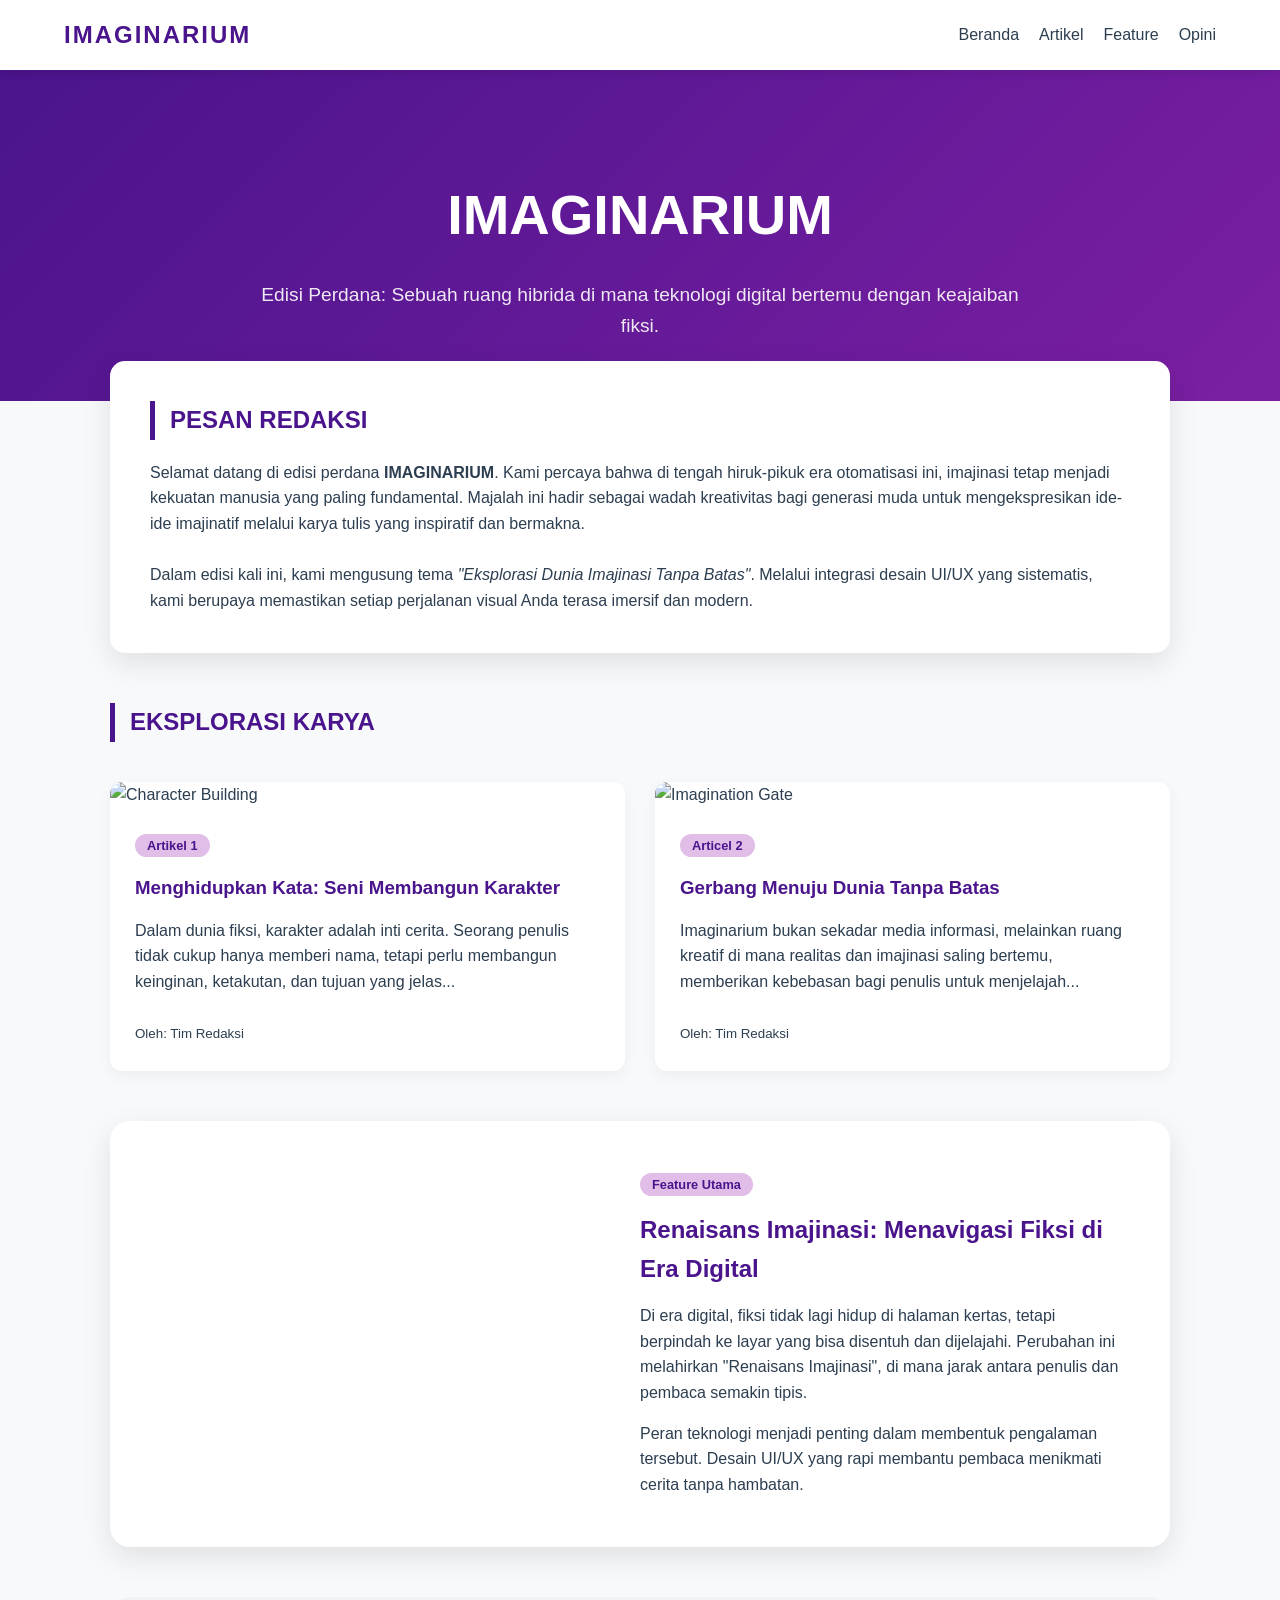
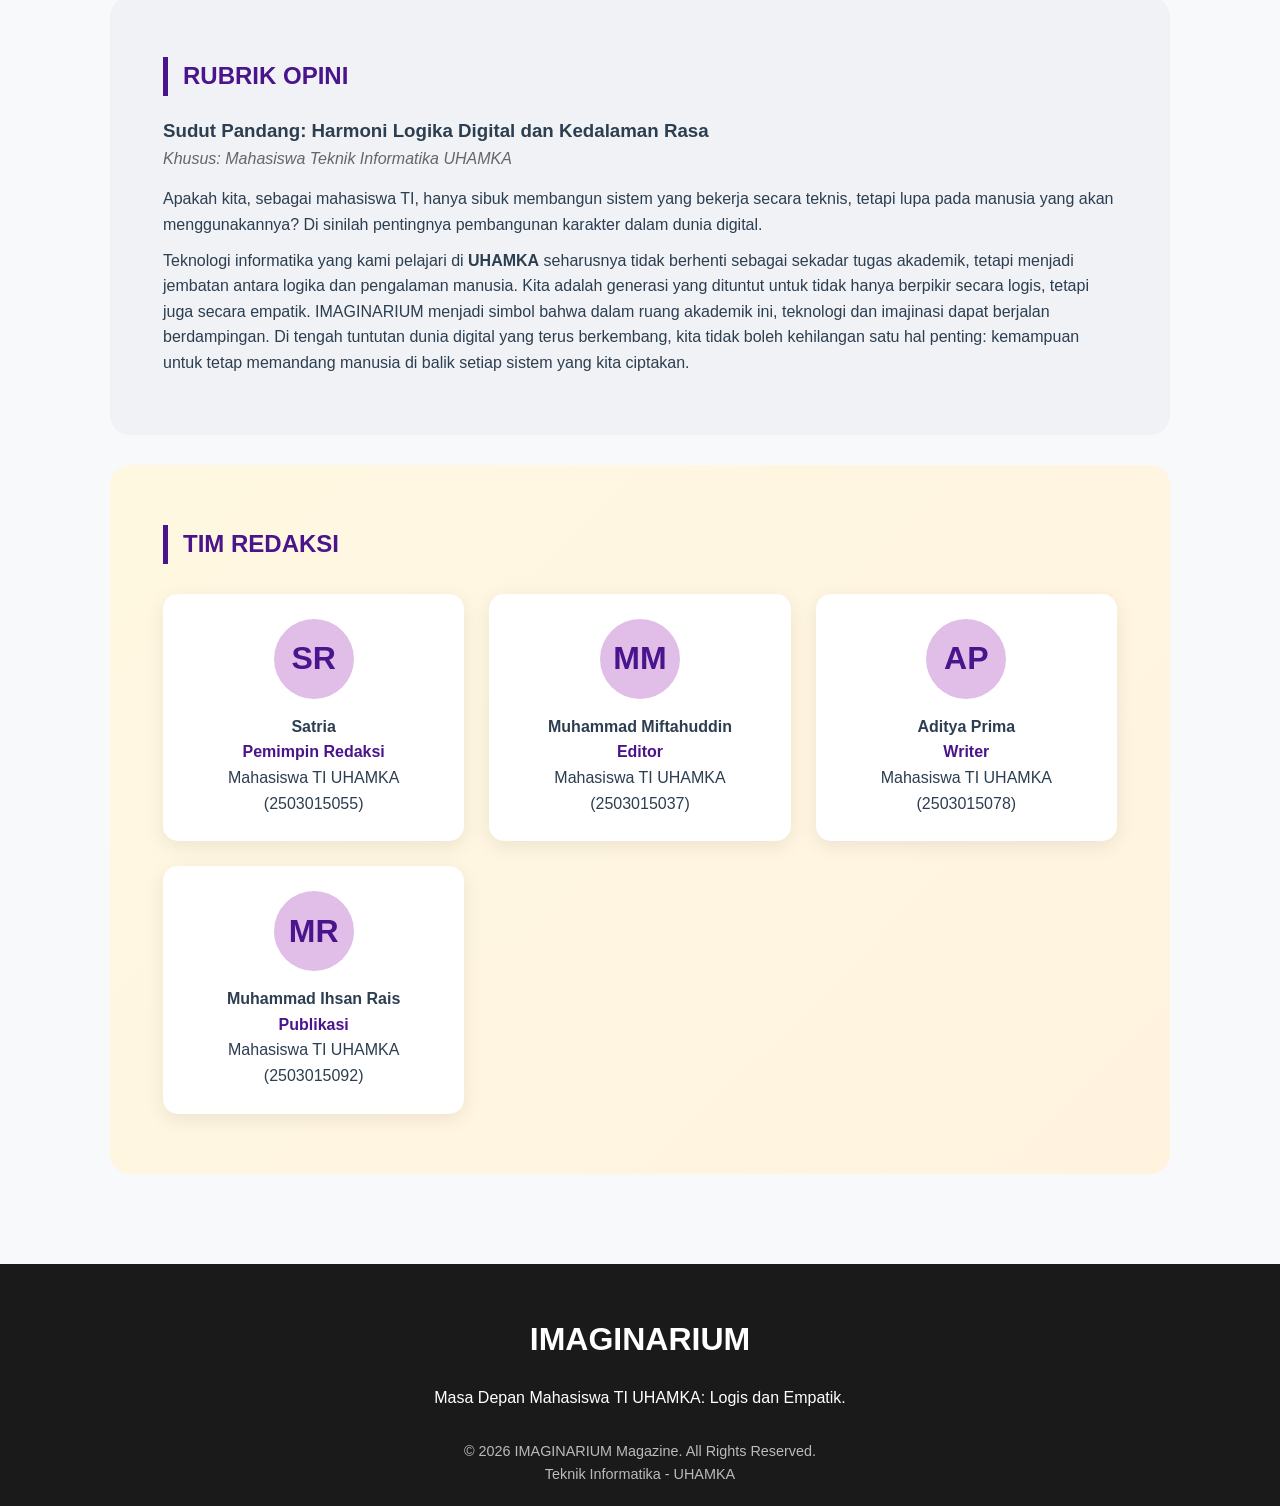
==== index.html @ cddd0785 "Rename IMAGINARIUM.html to index.html" ====
<!DOCTYPE html>
<html lang="id">
<head>
    <meta charset="UTF-8">
    <meta name="viewport" content="width=device-width, initial-scale=1.0">
    <title>IMAGINARIUM - Eksplorasi Dunia Imajinasi Tanpa Batas</title>
    <link href="https://cdnjs.cloudflare.com/ajax/libs/font-awesome/6.0.0/css/all.min.css" rel="stylesheet">
    <style>
        :root {
            --primary: #4a148c;
            --secondary: #7b1fa2;
            --accent: #e1bee7;
            --text-dark: #2c3e50;
            --text-light: #ecf0f1;
            --bg-light: #f8f9fa;
        }

        * {
            margin: 0;
            padding: 0;
            box-sizing: border-box;
            font-family: 'Segoe UI', Roboto, Helvetica, Arial, sans-serif;
        }

        body {
            background-color: var(--bg-light);
            color: var(--text-dark);
            line-height: 1.6;
        }

        /* Navigation */
        nav {
            background: white;
            padding: 1rem 5%;
            display: flex;
            justify-content: space-between;
            align-items: center;
            position: sticky;
            top: 0;
            z-index: 1000;
            box-shadow: 0 2px 10px rgba(0,0,0,0.1);
        }

        .logo {
            font-weight: 800;
            font-size: 1.5rem;
            letter-spacing: 2px;
            color: var(--primary);
        }

        .nav-links {
            display: flex;
            list-style: none;
        }

        .nav-links li {
            margin-left: 20px;
        }

        .nav-links a {
            text-decoration: none;
            color: var(--text-dark);
            font-weight: 500;
            transition: 0.3s;
        }

        .nav-links a:hover {
            color: var(--primary);
        }

        /* Hero Section */
        header {
            background: linear-gradient(135deg, var(--primary), var(--secondary));
            color: white;
            padding: 100px 5% 60px;
            text-align: center;
        }

        .hero-content h1 {
            font-size: 3.5rem;
            margin-bottom: 20px;
        }

        .hero-content p {
            font-size: 1.2rem;
            max-width: 800px;
            margin: 0 auto;
            opacity: 0.9;
        }

        /* Container */
        .container {
            max-width: 1100px;
            margin: 0 auto;
            padding: 40px 20px;
        }

        /* Editorial Note */
        .editorial-box {
            background: white;
            padding: 40px;
            border-radius: 15px;
            margin-top: -80px;
            box-shadow: 0 10px 30px rgba(0,0,0,0.1);
            margin-bottom: 50px;
        }

        .section-title {
            color: var(--primary);
            margin-bottom: 20px;
            border-left: 5px solid var(--primary);
            padding-left: 15px;
            text-transform: uppercase;
        }

        /* Article Grid */
        .article-grid {
            display: grid;
            grid-template-columns: repeat(auto-fit, minmax(300px, 1fr));
            gap: 30px;
            margin-top: 40px;
        }

        .card {
            background: white;
            border-radius: 12px;
            overflow: hidden;
            box-shadow: 0 5px 15px rgba(0,0,0,0.05);
            transition: transform 0.3s, box-shadow 0.3s;
            cursor: pointer;
        }

        .card:hover {
            transform: translateY(-10px);
            box-shadow: 0 15px 30px rgba(0,0,0,0.15);
        }

        .article-link {
            text-decoration: none;
            color: inherit;
        }

        .article-link h3:hover {
            color: var(--secondary);
        }

        .card:hover {
            transform: translateY(-10px);
        }

        .card-content {
            padding: 25px;
        }

        .card-tag {
            background: var(--accent);
            color: var(--primary);
            padding: 4px 12px;
            border-radius: 20px;
            font-size: 0.8rem;
            font-weight: bold;
        }

        .card h3 {
            margin: 15px 0;
            color: var(--primary);
        }

        /* Feature Section */
        .feature-large {
            background: white;
            margin: 50px 0;
            display: flex;
            flex-wrap: wrap;
            border-radius: 20px;
            overflow: hidden;
            box-shadow: 0 10px 30px rgba(0,0,0,0.1);
            cursor: pointer;
            transition: transform 0.3s, box-shadow 0.3s;
        }

        .feature-large:hover {
            transform: translateY(-5px);
            box-shadow: 0 20px 40px rgba(0,0,0,0.15);
        }

        .feature-link h2:hover {
            color: var(--secondary);
        }

        .feature-img {
            flex: 1;
            min-width: 300px;
            background: url('https://images.unsplash.com/photo-1550751827-4bd374c3f58b?auto=format&fit=crop&q=80&w=1000') center/cover;
            min-height: 300px;
        }

        .feature-text {
            flex: 1;
            padding: 50px;
            min-width: 300px;
        }

        /* Opinion Section */
        .opinion-section {
            background: #f0f2f5;
            padding: 60px 5%;
            border-radius: 20px;
            margin-bottom: 30px;
        }

        /* Team Section */
        .team-section {
            background: linear-gradient(135deg, #fff8e1, #fff3e0);
            padding: 60px 5%;
            border-radius: 20px;
            margin-bottom: 50px;
        }

        .team-grid {
            display: grid;
            grid-template-columns: repeat(auto-fit, minmax(250px, 1fr));
            gap: 25px;
            margin-top: 30px;
        }

        .team-card {
            background: white;
            border-radius: 15px;
            padding: 25px;
            text-align: center;
            box-shadow: 0 5px 20px rgba(0,0,0,0.08);
            transition: transform 0.3s;
        }

        .team-card:hover {
            transform: translateY(-5px);
        }

        .team-avatar {
            width: 80px;
            height: 80px;
            border-radius: 50%;
            margin: 0 auto 15px;
            background: var(--accent);
            display: flex;
            align-items: center;
            justify-content: center;
            font-size: 2rem;
            color: var(--primary);
            font-weight: bold;
        }

        /* Footer */
        footer {
            background: #1a1a1a;
            color: white;
            padding: 50px 5% 20px;
            text-align: center;
        }

        .footer-logo {
            font-size: 2rem;
            font-weight: bold;
            margin-bottom: 20px;
            display: block;
        }

        .footer-info {
            opacity: 0.7;
            font-size: 0.9rem;
        }

        @media (max-width: 768px) {
            .hero-content h1 { font-size: 2.5rem; }
            .nav-links { display: none; }
        }
    </style>
</head>
<body>

    <nav>
        <div class="logo">IMAGINARIUM</div>
        <ul class="nav-links">
            <li><a href="#beranda">Beranda</a></li>
            <li><a href="#artikel">Artikel</a></li>
            <li><a href="#feature">Feature</a></li>
            <li><a href="#opini">Opini</a></li>
        </ul>
    </nav>

    <header id="beranda">
        <div class="hero-content">
            <h1>IMAGINARIUM</h1>
            <p>Edisi Perdana: Sebuah ruang hibrida di mana teknologi digital bertemu dengan keajaiban fiksi.</p>
        </div>
    </header>

    <div class="container">
        <!-- Pesan Redaksi -->
        <section class="editorial-box">
            <h2 class="section-title">Pesan Redaksi</h2>
            <p>Selamat datang di edisi perdana <strong>IMAGINARIUM</strong>. Kami percaya bahwa di tengah hiruk-pikuk era otomatisasi ini, imajinasi tetap menjadi kekuatan manusia yang paling fundamental. Majalah ini hadir sebagai wadah kreativitas bagi generasi muda untuk mengekspresikan ide-ide imajinatif melalui karya tulis yang inspiratif dan bermakna.</p>
            <br>
            <p>Dalam edisi kali ini, kami mengusung tema <em>"Eksplorasi Dunia Imajinasi Tanpa Batas"</em>. Melalui integrasi desain UI/UX yang sistematis, kami berupaya memastikan setiap perjalanan visual Anda terasa imersif dan modern.</p>
        </section>

        <!-- Main Articles -->
        <h2 class="section-title" id="artikel">Eksplorasi Karya</h2>
        <div class="article-grid">
            <!-- Article 1 -->
                <div class="card">
                    <img src="https://images.unsplash.com/photo-1419242902214-272b3f66ee7a?ixlib=rb-4.0.3&auto=format&fit=crop&w=700&q=80" alt="Character Building" style="width: 100%; height: 200px; object-fit: cover;">
                <div class="card-content">
                    <span class="card-tag">Artikel 1</span>
                    <a href="artikel1.html" class="article-link">
                        <h3>Menghidupkan Kata: Seni Membangun Karakter</h3>
                    </a>
                    <p>Dalam dunia fiksi, karakter adalah inti cerita. Seorang penulis tidak cukup hanya memberi nama, tetapi perlu membangun keinginan, ketakutan, dan tujuan yang jelas...</p>
                    <br>
                    <small>Oleh: Tim Redaksi</small>
                </div>
            </div>

            <!-- Article 2 -->
                <div class="card">
                    <img src="https://images.unsplash.com/photo-1506905925346-21bda4d32df4?ixlib=rb-4.0.3&auto=format&fit=crop&w=700&q=80" alt="Imagination Gate" style="width: 100%; height: 200px; object-fit: cover;">
                <div class="card-content">
                    <span class="card-tag">Articel 2</span>
                    <a href="artikel2.html" class="article-link">
                        <h3>Gerbang Menuju Dunia Tanpa Batas</h3>
                    </a>
                    <p>Imaginarium bukan sekadar media informasi, melainkan ruang kreatif di mana realitas dan imajinasi saling bertemu, memberikan kebebasan bagi penulis untuk menjelajah...</p>
                    <br>
                    <small>Oleh: Tim Redaksi</small>
                </div>
            </div>
        </div>

        <!-- Feature Section -->
        <section class="feature-large" id="feature">
            <div class="feature-img"></div>
            <div class="feature-text">
                <span class="card-tag">Feature Utama</span>
                <a href="feature.html" class="feature-link" style="text-decoration: none; color: inherit;">
                    <h2 style="margin: 15px 0; color: var(--primary);">Renaisans Imajinasi: Menavigasi Fiksi di Era Digital</h2>
                </a>
                <p>Di era digital, fiksi tidak lagi hidup di halaman kertas, tetapi berpindah ke layar yang bisa disentuh dan dijelajahi. Perubahan ini melahirkan "Renaisans Imajinasi", di mana jarak antara penulis dan pembaca semakin tipis.</p>
                <p style="margin-top: 15px;">Peran teknologi menjadi penting dalam membentuk pengalaman tersebut. Desain UI/UX yang rapi membantu pembaca menikmati cerita tanpa hambatan.</p>

            </div>
        </section>

        <!-- Opinion Section -->
        <section class="opinion-section" id="opini">
            <h2 class="section-title">Rubrik Opini</h2>
            <div style="margin-top: 20px;">
                <h3>Sudut Pandang: Harmoni Logika Digital dan Kedalaman Rasa</h3>
                <p style="color: #666; font-style: italic; margin-bottom: 15px;">Khusus: Mahasiswa Teknik Informatika UHAMKA</p>
                <p>Apakah kita, sebagai mahasiswa TI, hanya sibuk membangun sistem yang bekerja secara teknis, tetapi lupa pada manusia yang akan menggunakannya? Di sinilah pentingnya pembangunan karakter dalam dunia digital.</p>
                <p style="margin-top: 10px;">Teknologi informatika yang kami pelajari di <strong>UHAMKA</strong> seharusnya tidak berhenti sebagai sekadar tugas akademik, tetapi menjadi jembatan antara logika dan pengalaman manusia. Kita adalah generasi yang dituntut untuk tidak hanya 
berpikir secara logis, tetapi juga secara empatik. IMAGINARIUM menjadi simbol bahwa dalam ruang 
akademik ini, teknologi dan imajinasi dapat berjalan berdampingan. Di tengah tuntutan dunia digital 
yang terus berkembang, kita tidak boleh kehilangan satu hal penting: kemampuan untuk tetap 
memandang manusia di balik setiap sistem yang kita ciptakan.</p>
            </div>
        </section>

        <!-- Tim Redaksi Section -->
        <section class="team-section">
            <h2 class="section-title">Tim Redaksi</h2>
            <div class="team-grid">
                <div class="team-card">
                    <div class="team-avatar">SR</div>
                    <h4>Satria</h4>
                    <p style="color: var(--primary); font-weight: bold;">Pemimpin Redaksi</p>
                    <p>Mahasiswa TI UHAMKA</p>
                    <p>(2503015055)</p>
                </div>
                <div class="team-card">
                    <div class="team-avatar">MM</div>
                    <h4>Muhammad Miftahuddin</h4>
                    <p style="color: var(--primary); font-weight: bold;">Editor</p>
                    <p>Mahasiswa TI UHAMKA</p>
                    <p>(2503015037)</p>
                </div>
                <div class="team-card">
                    <div class="team-avatar">AP</div>
                    <h4>Aditya Prima</h4>
                    <p style="color: var(--primary); font-weight: bold;">Writer</p>
                    <p>Mahasiswa TI UHAMKA</p>
                    <p>(2503015078)</p>
                </div>
                <div class="team-card">
                    <div class="team-avatar">MR</div>
                    <h4>Muhammad Ihsan Rais</h4>
                    <p style="color: var(--primary); font-weight: bold;">Publikasi</p>
                    <p>Mahasiswa TI UHAMKA</p>
                    <p>(2503015092)</p>
                </div>
            </div>
        </section>
    </div>

    <footer>
        <span class="footer-logo">IMAGINARIUM</span>
        <p>Masa Depan Mahasiswa TI UHAMKA: Logis dan Empatik.</p>
        <div class="footer-info" style="margin-top: 30px;">
            <p>&copy; 2026 IMAGINARIUM Magazine. All Rights Reserved.</p>
            <p>Teknik Informatika - UHAMKA</p>
        </div>
    </footer>

</body>
</html>
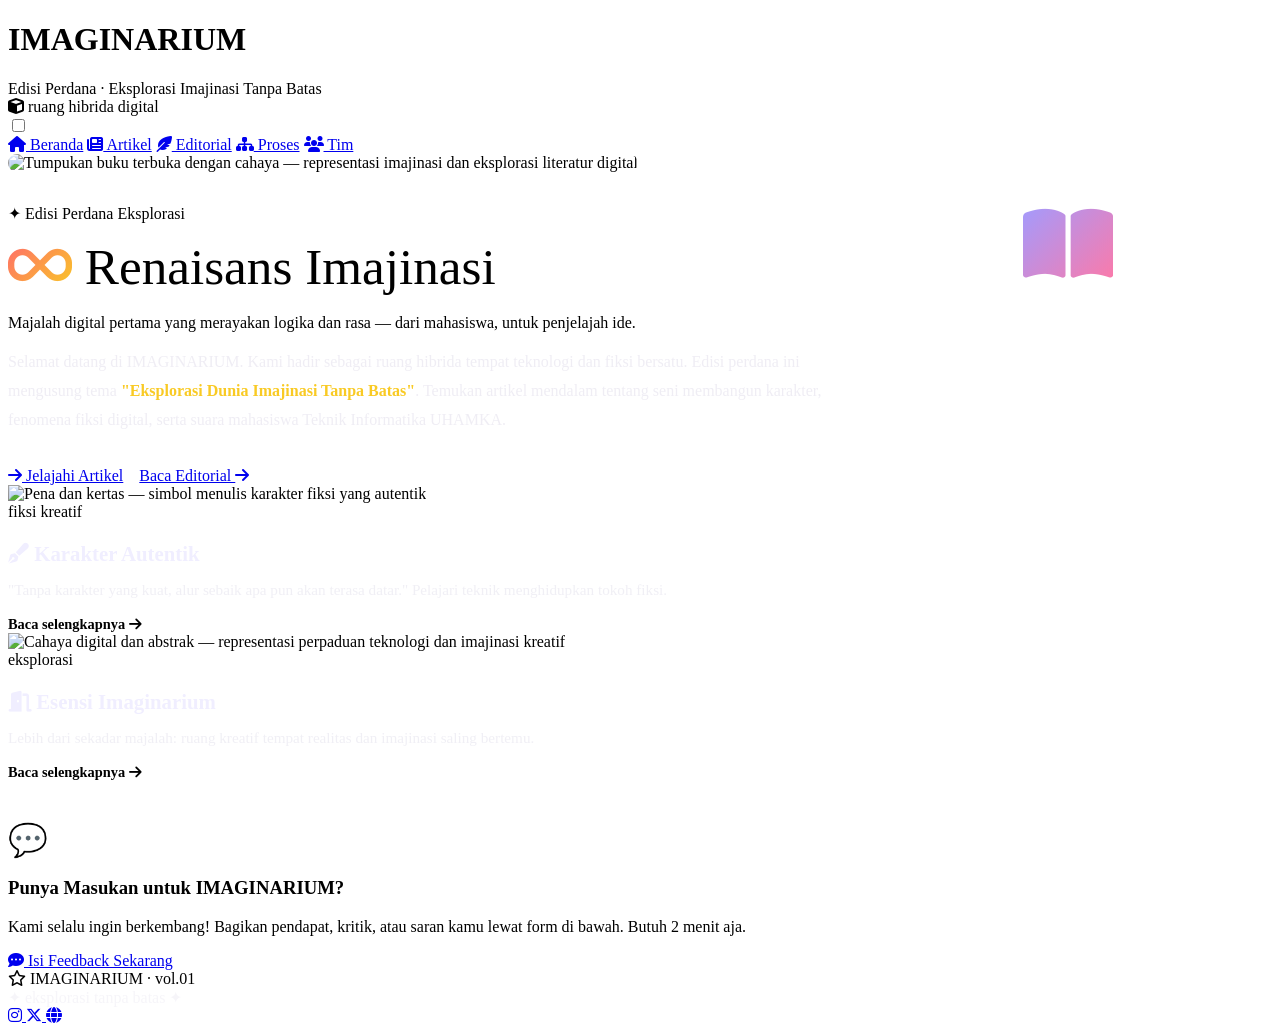
==== commit dfa24ee6: "Add files via upload" ====
--- a/index.html
+++ b/index.html
@@ -1,415 +1,277 @@
-<!DOCTYPE html>
-<html lang="id">
-<head>
-    <meta charset="UTF-8">
-    <meta name="viewport" content="width=device-width, initial-scale=1.0">
-    <title>IMAGINARIUM - Eksplorasi Dunia Imajinasi Tanpa Batas</title>
-    <link href="https://cdnjs.cloudflare.com/ajax/libs/font-awesome/6.0.0/css/all.min.css" rel="stylesheet">
-    <style>
-        :root {
-            --primary: #4a148c;
-            --secondary: #7b1fa2;
-            --accent: #e1bee7;
-            --text-dark: #2c3e50;
-            --text-light: #ecf0f1;
-            --bg-light: #f8f9fa;
-        }
-
-        * {
-            margin: 0;
-            padding: 0;
-            box-sizing: border-box;
-            font-family: 'Segoe UI', Roboto, Helvetica, Arial, sans-serif;
-        }
-
-        body {
-            background-color: var(--bg-light);
-            color: var(--text-dark);
-            line-height: 1.6;
-        }
-
-        /* Navigation */
-        nav {
-            background: white;
-            padding: 1rem 5%;
-            display: flex;
-            justify-content: space-between;
-            align-items: center;
-            position: sticky;
-            top: 0;
-            z-index: 1000;
-            box-shadow: 0 2px 10px rgba(0,0,0,0.1);
-        }
-
-        .logo {
-            font-weight: 800;
-            font-size: 1.5rem;
-            letter-spacing: 2px;
-            color: var(--primary);
-        }
-
-        .nav-links {
-            display: flex;
-            list-style: none;
-        }
-
-        .nav-links li {
-            margin-left: 20px;
-        }
-
-        .nav-links a {
-            text-decoration: none;
-            color: var(--text-dark);
-            font-weight: 500;
-            transition: 0.3s;
-        }
-
-        .nav-links a:hover {
-            color: var(--primary);
-        }
-
-        /* Hero Section */
-        header {
-            background: linear-gradient(135deg, var(--primary), var(--secondary));
-            color: white;
-            padding: 100px 5% 60px;
-            text-align: center;
-        }
-
-        .hero-content h1 {
-            font-size: 3.5rem;
-            margin-bottom: 20px;
-        }
-
-        .hero-content p {
-            font-size: 1.2rem;
-            max-width: 800px;
-            margin: 0 auto;
-            opacity: 0.9;
-        }
-
-        /* Container */
-        .container {
-            max-width: 1100px;
-            margin: 0 auto;
-            padding: 40px 20px;
-        }
-
-        /* Editorial Note */
-        .editorial-box {
-            background: white;
-            padding: 40px;
-            border-radius: 15px;
-            margin-top: -80px;
-            box-shadow: 0 10px 30px rgba(0,0,0,0.1);
-            margin-bottom: 50px;
-        }
-
-        .section-title {
-            color: var(--primary);
-            margin-bottom: 20px;
-            border-left: 5px solid var(--primary);
-            padding-left: 15px;
-            text-transform: uppercase;
-        }
-
-        /* Article Grid */
-        .article-grid {
-            display: grid;
-            grid-template-columns: repeat(auto-fit, minmax(300px, 1fr));
-            gap: 30px;
-            margin-top: 40px;
-        }
-
-        .card {
-            background: white;
-            border-radius: 12px;
-            overflow: hidden;
-            box-shadow: 0 5px 15px rgba(0,0,0,0.05);
-            transition: transform 0.3s, box-shadow 0.3s;
-            cursor: pointer;
-        }
-
-        .card:hover {
-            transform: translateY(-10px);
-            box-shadow: 0 15px 30px rgba(0,0,0,0.15);
-        }
-
-        .article-link {
-            text-decoration: none;
-            color: inherit;
-        }
-
-        .article-link h3:hover {
-            color: var(--secondary);
-        }
-
-        .card:hover {
-            transform: translateY(-10px);
-        }
-
-        .card-content {
-            padding: 25px;
-        }
-
-        .card-tag {
-            background: var(--accent);
-            color: var(--primary);
-            padding: 4px 12px;
-            border-radius: 20px;
-            font-size: 0.8rem;
-            font-weight: bold;
-        }
-
-        .card h3 {
-            margin: 15px 0;
-            color: var(--primary);
-        }
-
-        /* Feature Section */
-        .feature-large {
-            background: white;
-            margin: 50px 0;
-            display: flex;
-            flex-wrap: wrap;
-            border-radius: 20px;
-            overflow: hidden;
-            box-shadow: 0 10px 30px rgba(0,0,0,0.1);
-            cursor: pointer;
-            transition: transform 0.3s, box-shadow 0.3s;
-        }
-
-        .feature-large:hover {
-            transform: translateY(-5px);
-            box-shadow: 0 20px 40px rgba(0,0,0,0.15);
-        }
-
-        .feature-link h2:hover {
-            color: var(--secondary);
-        }
-
-        .feature-img {
-            flex: 1;
-            min-width: 300px;
-            background: url('https://images.unsplash.com/photo-1550751827-4bd374c3f58b?auto=format&fit=crop&q=80&w=1000') center/cover;
-            min-height: 300px;
-        }
-
-        .feature-text {
-            flex: 1;
-            padding: 50px;
-            min-width: 300px;
-        }
-
-        /* Opinion Section */
-        .opinion-section {
-            background: #f0f2f5;
-            padding: 60px 5%;
-            border-radius: 20px;
-            margin-bottom: 30px;
-        }
-
-        /* Team Section */
-        .team-section {
-            background: linear-gradient(135deg, #fff8e1, #fff3e0);
-            padding: 60px 5%;
-            border-radius: 20px;
-            margin-bottom: 50px;
-        }
-
-        .team-grid {
-            display: grid;
-            grid-template-columns: repeat(auto-fit, minmax(250px, 1fr));
-            gap: 25px;
-            margin-top: 30px;
-        }
-
-        .team-card {
-            background: white;
-            border-radius: 15px;
-            padding: 25px;
-            text-align: center;
-            box-shadow: 0 5px 20px rgba(0,0,0,0.08);
-            transition: transform 0.3s;
-        }
-
-        .team-card:hover {
-            transform: translateY(-5px);
-        }
-
-        .team-avatar {
-            width: 80px;
-            height: 80px;
-            border-radius: 50%;
-            margin: 0 auto 15px;
-            background: var(--accent);
-            display: flex;
-            align-items: center;
-            justify-content: center;
-            font-size: 2rem;
-            color: var(--primary);
-            font-weight: bold;
-        }
-
-        /* Footer */
-        footer {
-            background: #1a1a1a;
-            color: white;
-            padding: 50px 5% 20px;
-            text-align: center;
-        }
-
-        .footer-logo {
-            font-size: 2rem;
-            font-weight: bold;
-            margin-bottom: 20px;
-            display: block;
-        }
-
-        .footer-info {
-            opacity: 0.7;
-            font-size: 0.9rem;
-        }
-
-        @media (max-width: 768px) {
-            .hero-content h1 { font-size: 2.5rem; }
-            .nav-links { display: none; }
-        }
-    </style>
-</head>
-<body>
-
-    <nav>
-        <div class="logo">IMAGINARIUM</div>
-        <ul class="nav-links">
-            <li><a href="#beranda">Beranda</a></li>
-            <li><a href="#artikel">Artikel</a></li>
-            <li><a href="#feature">Feature</a></li>
-            <li><a href="#opini">Opini</a></li>
-        </ul>
-    </nav>
-
-    <header id="beranda">
-        <div class="hero-content">
-            <h1>IMAGINARIUM</h1>
-            <p>Edisi Perdana: Sebuah ruang hibrida di mana teknologi digital bertemu dengan keajaiban fiksi.</p>
-        </div>
-    </header>
-
-    <div class="container">
-        <!-- Pesan Redaksi -->
-        <section class="editorial-box">
-            <h2 class="section-title">Pesan Redaksi</h2>
-            <p>Selamat datang di edisi perdana <strong>IMAGINARIUM</strong>. Kami percaya bahwa di tengah hiruk-pikuk era otomatisasi ini, imajinasi tetap menjadi kekuatan manusia yang paling fundamental. Majalah ini hadir sebagai wadah kreativitas bagi generasi muda untuk mengekspresikan ide-ide imajinatif melalui karya tulis yang inspiratif dan bermakna.</p>
-            <br>
-            <p>Dalam edisi kali ini, kami mengusung tema <em>"Eksplorasi Dunia Imajinasi Tanpa Batas"</em>. Melalui integrasi desain UI/UX yang sistematis, kami berupaya memastikan setiap perjalanan visual Anda terasa imersif dan modern.</p>
-        </section>
-
-        <!-- Main Articles -->
-        <h2 class="section-title" id="artikel">Eksplorasi Karya</h2>
-        <div class="article-grid">
-            <!-- Article 1 -->
-                <div class="card">
-                    <img src="https://images.unsplash.com/photo-1419242902214-272b3f66ee7a?ixlib=rb-4.0.3&auto=format&fit=crop&w=700&q=80" alt="Character Building" style="width: 100%; height: 200px; object-fit: cover;">
-                <div class="card-content">
-                    <span class="card-tag">Artikel 1</span>
-                    <a href="artikel1.html" class="article-link">
-                        <h3>Menghidupkan Kata: Seni Membangun Karakter</h3>
-                    </a>
-                    <p>Dalam dunia fiksi, karakter adalah inti cerita. Seorang penulis tidak cukup hanya memberi nama, tetapi perlu membangun keinginan, ketakutan, dan tujuan yang jelas...</p>
-                    <br>
-                    <small>Oleh: Tim Redaksi</small>
-                </div>
-            </div>
-
-            <!-- Article 2 -->
-                <div class="card">
-                    <img src="https://images.unsplash.com/photo-1506905925346-21bda4d32df4?ixlib=rb-4.0.3&auto=format&fit=crop&w=700&q=80" alt="Imagination Gate" style="width: 100%; height: 200px; object-fit: cover;">
-                <div class="card-content">
-                    <span class="card-tag">Articel 2</span>
-                    <a href="artikel2.html" class="article-link">
-                        <h3>Gerbang Menuju Dunia Tanpa Batas</h3>
-                    </a>
-                    <p>Imaginarium bukan sekadar media informasi, melainkan ruang kreatif di mana realitas dan imajinasi saling bertemu, memberikan kebebasan bagi penulis untuk menjelajah...</p>
-                    <br>
-                    <small>Oleh: Tim Redaksi</small>
-                </div>
-            </div>
-        </div>
-
-        <!-- Feature Section -->
-        <section class="feature-large" id="feature">
-            <div class="feature-img"></div>
-            <div class="feature-text">
-                <span class="card-tag">Feature Utama</span>
-                <a href="feature.html" class="feature-link" style="text-decoration: none; color: inherit;">
-                    <h2 style="margin: 15px 0; color: var(--primary);">Renaisans Imajinasi: Menavigasi Fiksi di Era Digital</h2>
-                </a>
-                <p>Di era digital, fiksi tidak lagi hidup di halaman kertas, tetapi berpindah ke layar yang bisa disentuh dan dijelajahi. Perubahan ini melahirkan "Renaisans Imajinasi", di mana jarak antara penulis dan pembaca semakin tipis.</p>
-                <p style="margin-top: 15px;">Peran teknologi menjadi penting dalam membentuk pengalaman tersebut. Desain UI/UX yang rapi membantu pembaca menikmati cerita tanpa hambatan.</p>
-
-            </div>
-        </section>
-
-        <!-- Opinion Section -->
-        <section class="opinion-section" id="opini">
-            <h2 class="section-title">Rubrik Opini</h2>
-            <div style="margin-top: 20px;">
-                <h3>Sudut Pandang: Harmoni Logika Digital dan Kedalaman Rasa</h3>
-                <p style="color: #666; font-style: italic; margin-bottom: 15px;">Khusus: Mahasiswa Teknik Informatika UHAMKA</p>
-                <p>Apakah kita, sebagai mahasiswa TI, hanya sibuk membangun sistem yang bekerja secara teknis, tetapi lupa pada manusia yang akan menggunakannya? Di sinilah pentingnya pembangunan karakter dalam dunia digital.</p>
-                <p style="margin-top: 10px;">Teknologi informatika yang kami pelajari di <strong>UHAMKA</strong> seharusnya tidak berhenti sebagai sekadar tugas akademik, tetapi menjadi jembatan antara logika dan pengalaman manusia. Kita adalah generasi yang dituntut untuk tidak hanya 
-berpikir secara logis, tetapi juga secara empatik. IMAGINARIUM menjadi simbol bahwa dalam ruang 
-akademik ini, teknologi dan imajinasi dapat berjalan berdampingan. Di tengah tuntutan dunia digital 
-yang terus berkembang, kita tidak boleh kehilangan satu hal penting: kemampuan untuk tetap 
-memandang manusia di balik setiap sistem yang kita ciptakan.</p>
-            </div>
-        </section>
-
-        <!-- Tim Redaksi Section -->
-        <section class="team-section">
-            <h2 class="section-title">Tim Redaksi</h2>
-            <div class="team-grid">
-                <div class="team-card">
-                    <div class="team-avatar">SR</div>
-                    <h4>Satria</h4>
-                    <p style="color: var(--primary); font-weight: bold;">Pemimpin Redaksi</p>
-                    <p>Mahasiswa TI UHAMKA</p>
-                    <p>(2503015055)</p>
-                </div>
-                <div class="team-card">
-                    <div class="team-avatar">MM</div>
-                    <h4>Muhammad Miftahuddin</h4>
-                    <p style="color: var(--primary); font-weight: bold;">Editor</p>
-                    <p>Mahasiswa TI UHAMKA</p>
-                    <p>(2503015037)</p>
-                </div>
-                <div class="team-card">
-                    <div class="team-avatar">AP</div>
-                    <h4>Aditya Prima</h4>
-                    <p style="color: var(--primary); font-weight: bold;">Writer</p>
-                    <p>Mahasiswa TI UHAMKA</p>
-                    <p>(2503015078)</p>
-                </div>
-                <div class="team-card">
-                    <div class="team-avatar">MR</div>
-                    <h4>Muhammad Ihsan Rais</h4>
-                    <p style="color: var(--primary); font-weight: bold;">Publikasi</p>
-                    <p>Mahasiswa TI UHAMKA</p>
-                    <p>(2503015092)</p>
-                </div>
-            </div>
-        </section>
-    </div>
-
-    <footer>
-        <span class="footer-logo">IMAGINARIUM</span>
-        <p>Masa Depan Mahasiswa TI UHAMKA: Logis dan Empatik.</p>
-        <div class="footer-info" style="margin-top: 30px;">
-            <p>&copy; 2026 IMAGINARIUM Magazine. All Rights Reserved.</p>
-            <p>Teknik Informatika - UHAMKA</p>
-        </div>
-    </footer>
-
-</body>
-</html>
+<!DOCTYPE html>
+<html lang="id">
+<head>
+  <meta charset="UTF-8">
+  <meta name="viewport" content="width=device-width, initial-scale=1.0">
+  <title>IMAGINARIUM · Beranda</title>
+
+  <!-- ============================================================
+       FONT GOOGLE - Syne untuk display, DM Sans untuk body
+       Ganti di sini jika ingin font berbeda
+       ============================================================ -->
+  <link href="https://fonts.googleapis.com/css2?family=Syne:wght@700;800&family=DM+Sans:ital,wght@0,300;0,400;0,500;0,700;1,400&family=Crimson+Pro:ital,wght@0,400;1,400;1,600&display=swap" rel="stylesheet">
+
+  <!-- Font Awesome untuk ikon (termasuk sosmed) -->
+  <link rel="stylesheet" href="https://cdnjs.cloudflare.com/ajax/libs/font-awesome/6.5.0/css/all.min.css">
+
+  <!-- AOS Animation Library - untuk animasi scroll -->
+  <link rel="stylesheet" href="https://cdnjs.cloudflare.com/ajax/libs/aos/2.3.4/aos.css">
+
+  <!-- CSS Utama -->
+  <link rel="stylesheet" href="css/main.css">
+  <link rel="stylesheet" href="css/mobile.css" media="screen and (max-width: 768px)">
+  <link rel="stylesheet" href="css/desktop.css" media="screen and (min-width: 1024px)">
+</head>
+<body>
+<div class="magazine-wrapper">
+  <div class="magazine-interior">
+
+    <!-- ============================================================
+         HEADER & NAVIGASI
+         Aktifkan halaman ini dengan class "aktif" pada link yang sesuai
+         ============================================================ -->
+    <header class="magazine-header">
+      <div class="masthead">
+        <!-- Logo teks majalah - gradient animasi -->
+        <h1>IMAGINARIUM</h1>
+        <div class="edition-badge">
+          <div class="edition">Edisi Perdana · Eksplorasi Imajinasi Tanpa Batas</div>
+          <div class="tagline-digital"><i class="fas fa-cube"></i> ruang hibrida digital</div>
+        </div>
+      </div>
+
+        <!-- HAMBURGER TOGGLE - TAMBAHKAN DI SINI -->
+        <input type="checkbox" id="nav-toggle" class="nav-toggle">
+        <label for="nav-toggle" class="nav-toggle-label">
+          <span></span>
+          <span></span>
+          <span></span>
+        </label>
+        <!-- AKHIR HAMBURGER -->
+
+      <!-- Navigasi antar halaman -->
+       <nav class="nav-menu">
+        <a href="index.html" class="aktif"><i class="fas fa-home"></i> Beranda</a>
+        <a href="artikel.html"><i class="fas fa-newspaper"></i> Artikel</a>
+        <a href="editorial.html"><i class="fas fa-feather-alt"></i> Editorial</a>
+        <a href="proses.html"><i class="fas fa-sitemap"></i> Proses</a>
+        <a href="tim.html"><i class="fas fa-users"></i> Tim</a>
+      </nav>
+    </header>
+
+    <!-- ============================================================
+         HERO SECTION - Cover utama halaman
+         data-aos: animasi saat scroll (gunakan "fade-up", "fade-right", dll)
+         ============================================================ -->
+    <!-- Gambar hero dari Unsplash - tema imajinasi/buku -->
+    <!-- GANTI SRC GAMBAR: ubah URL Unsplash di bawah -->
+    <section class="hero-section" data-aos="fade-up">
+      <div class="img-wrapper" style="margin-bottom: 2rem;">
+        <img
+          src="https://images.unsplash.com/photo-1481627834876-b7833e8f5570?w=1200&q=80"
+          alt="Tumpukan buku terbuka dengan cahaya — representasi imajinasi dan eksplorasi literatur digital"
+          style="height: 360px; border-radius: 16px;"
+        >
+      </div>
+
+      <div style="display: flex; align-items: flex-start; gap: 2.5rem; flex-wrap: wrap; position: relative; z-index: 2;">
+        <div style="flex: 2; min-width: 260px;">
+          <!-- Tag kategori -->
+          <div style="margin-bottom: 1rem;">
+            <span class="tag">✦ Edisi Perdana</span>
+            <span class="tag">Eksplorasi</span>
+          </div>
+
+          <div class="article-title" style="font-size: 3.2rem; line-height: 1.1; margin-bottom: 1.2rem;">
+            <i class="fas fa-infinity" style="background: linear-gradient(135deg,#ff6b6b,#f9ca24); -webkit-background-clip:text; -webkit-text-fill-color:transparent;"></i>
+            Renaisans Imajinasi
+          </div>
+
+          <p class="lead">Majalah digital pertama yang merayakan logika dan rasa — dari mahasiswa, untuk penjelajah ide.</p>
+
+          <p style="color: rgba(232,230,240,0.7); margin-bottom: 2rem; line-height: 1.8;">
+            Selamat datang di IMAGINARIUM. Kami hadir sebagai ruang hibrida tempat teknologi dan fiksi bersatu.
+            Edisi perdana ini mengusung tema <strong style="color:#f9ca24;">"Eksplorasi Dunia Imajinasi Tanpa Batas"</strong>.
+            Temukan artikel mendalam tentang seni membangun karakter, fenomena fiksi digital, serta suara mahasiswa Teknik Informatika UHAMKA.
+          </p>
+
+          <div style="display: flex; gap: 1rem; flex-wrap: wrap;">
+            <!-- Tombol utama - ganti href untuk link halaman -->
+            <a href="artikel.html" class="btn-primer">
+              <i class="fas fa-arrow-right"></i> Jelajahi Artikel
+            </a>
+            <!-- Tombol sekunder -->
+            <a href="editorial.html" class="btn-sekunder">
+              Baca Editorial <i class="fas fa-arrow-right"></i>
+            </a>
+          </div>
+        </div>
+
+        <!-- Ikon dekoratif animasi float -->
+        <div style="flex:1; text-align: center; font-size: 5rem; color: var(--warna-aksen); animation: floatSlow 3s ease-in-out infinite; min-width: 100px; display: flex; align-items: center; justify-content: center;">
+          <i class="fas fa-book-open" style="background: linear-gradient(135deg,#a29bfe,#fd79a8); -webkit-background-clip:text; -webkit-text-fill-color:transparent;"></i>
+        </div>
+      </div>
+    </section>
+
+    <!-- ============================================================
+         HIGHLIGHT KONTEN - 2 kartu unggulan
+         data-aos="fade-up" = muncul dari bawah saat discroll
+         data-aos-delay = jeda antar kartu (dalam ms)
+         ============================================================ -->
+    <div class="two-col" style="margin-bottom: 2.5rem;">
+      <div class="article-block delay-1" data-aos="fade-up" data-aos-delay="100">
+        <!-- Gambar preview artikel karakter -->
+        <!-- GANTI GAMBAR: ubah URL di bawah -->
+        <div class="img-wrapper">
+          <img
+            src="https://images.unsplash.com/photo-1455390582262-044cdead277a?w=600&q=80"
+            alt="Pena dan kertas — simbol menulis karakter fiksi yang autentik"
+          >
+        </div>
+        <div style="margin-bottom: 0.6rem;">
+          <span class="tag">fiksi kreatif</span>
+        </div>
+        <h3 style="font-family: var(--font-display); font-size: 1.3rem; margin-bottom: 0.7rem; color: #f0eeff;">
+          <i class="fas fa-pen-fancy" style="color: var(--warna-aksen);"></i> Karakter Autentik
+        </h3>
+        <p style="color: rgba(232,230,240,0.65); font-size: 0.95rem; margin-bottom: 1rem;">
+          "Tanpa karakter yang kuat, alur sebaik apa pun akan terasa datar." Pelajari teknik menghidupkan tokoh fiksi.
+        </p>
+        <a href="artikel.html#karakter" style="color: var(--warna-aksen); font-weight: 600; text-decoration: none; font-size: 0.9rem;">
+          Baca selengkapnya <i class="fas fa-arrow-right"></i>
+        </a>
+      </div>
+
+      <div class="article-block delay-2" data-aos="fade-up" data-aos-delay="200">
+        <!-- Gambar preview esensi imaginarium -->
+        <!-- GANTI GAMBAR: ubah URL di bawah -->
+        <div class="img-wrapper">
+          <img
+            src="foto/foto.webp"
+            alt="Cahaya digital dan abstrak — representasi perpaduan teknologi dan imajinasi kreatif"
+          >
+        </div>
+        <div style="margin-bottom: 0.6rem;">
+          <span class="tag">eksplorasi</span>
+        </div>
+        <h3 style="font-family: var(--font-display); font-size: 1.3rem; margin-bottom: 0.7rem; color: #f0eeff;">
+          <i class="fas fa-door-open" style="color: var(--warna-aksen2);"></i> Esensi Imaginarium
+        </h3>
+        <p style="color: rgba(232,230,240,0.65); font-size: 0.95rem; margin-bottom: 1rem;">
+          Lebih dari sekadar majalah: ruang kreatif tempat realitas dan imajinasi saling bertemu.
+        </p>
+        <a href="artikel.html#esensi" style="color: var(--warna-aksen2); font-weight: 600; text-decoration: none; font-size: 0.9rem;">
+          Baca selengkapnya <i class="fas fa-arrow-right"></i>
+        </a>
+      </div>
+    </div>
+
+    <!-- ============================================================
+         FEEDBACK SECTION
+         GANTI LINK GOOGLE FORM: ubah href di <a> di bawah
+         Link placeholder: https://forms.gle/XXXXXXXXXXXXX
+         ============================================================ -->
+    <section class="feedback-section" data-aos="fade-up">
+      <div style="font-size: 2rem; margin-bottom: 0.8rem;">💬</div>
+      <h3>Punya Masukan untuk IMAGINARIUM?</h3>
+      <p>Kami selalu ingin berkembang! Bagikan pendapat, kritik, atau saran kamu lewat form di bawah. Butuh 2 menit aja.</p>
+      <!-- GANTI href dengan link Google Form asli kamu -->
+      <a
+        href="https://docs.google.com/forms/d/e/1FAIpQLSfQb8_ItahSar1NKZBVK8SnTNZR6B3dX7leoOaqy7OtlmwZNQ/viewform"
+        target="_blank"
+        rel="noopener noreferrer"
+        class="btn-feedback"
+      >
+        <i class="fas fa-comment-dots"></i> Isi Feedback Sekarang
+      </a>
+    </section>
+
+    <!-- ============================================================
+         FOOTER - dengan ikon sosial media
+         CARA GANTI LINK SOSMED:
+         - href="https://instagram.com/AKUN_KAMU" untuk Instagram
+         - href="https://twitter.com/AKUN_KAMU" untuk Twitter/X
+         - href="https://websitekamu.com" untuk website
+         ============================================================ -->
+    <footer class="footer-note">
+      <div>
+        <span class="badge-imaginarium"><i class="far fa-star"></i> IMAGINARIUM · vol.01</span>
+      </div>
+      <div style="color: rgba(232,230,240,0.4);">✦ eksplorasi tanpa batas ✦</div>
+
+      <!-- Ikon sosial media - Font Awesome -->
+      <!-- Ganti href dengan link akun sosmed asli -->
+      <div class="social-links">
+        <!-- Instagram -->
+        <a
+          href="https://www.instagram.com/uhamkaid?igsh=YWpzdTBmZ211djMx"
+          target="_blank"
+          rel="noopener noreferrer"
+          class="social-icon instagram"
+          aria-label="Follow kami di Instagram"
+          title="Instagram"
+        >
+          <i class="fab fa-instagram"></i>
+        </a>
+
+        <!-- Twitter / X -->
+        <a
+          href="https://x.com/UhamkaID"
+          target="_blank"
+          rel="noopener noreferrer"
+          class="social-icon twitter"
+          aria-label="Follow kami di Twitter/X"
+          title="Twitter / X"
+        >
+          <i class="fab fa-x-twitter"></i>
+        </a>
+
+        <!-- Website Eksternal -->
+        <a
+          href="https://www.uhamka.ac.id"
+          target="_blank"
+          rel="noopener noreferrer"
+          class="social-icon website"
+          aria-label="Kunjungi website kami"
+          title="Website"
+        >
+          <i class="fas fa-globe"></i>
+        </a>
+      </div>
+    </footer>
+
+  </div><!-- /magazine-interior -->
+</div><!-- /magazine-wrapper -->
+
+<!-- ============================================================
+     AOS (Animate On Scroll) - animasi saat konten discroll
+     Ubah durasi di aos.init di bawah:
+     - duration: durasi animasi (ms)
+     - once: true = animasi hanya sekali, false = berulang
+     ============================================================ -->
+<script src="https://cdnjs.cloudflare.com/ajax/libs/aos/2.3.4/aos.js"></script>
+<script>
+  // Inisialisasi AOS - ubah pengaturan di sini
+  AOS.init({
+    duration: 700,    // durasi animasi dalam ms - ubah di sini
+    easing: 'ease-out-quart',
+    once: true,       // true = animasi hanya sekali saat scroll
+    offset: 80        // jarak dari bawah layar sebelum animasi mulai
+  });
+  
+  <script>
+  (function() {
+    const toggle = document.getElementById('nav-toggle');
+    const navMenu = document.querySelector('.nav-menu');
+    if (toggle && navMenu) {
+      navMenu.querySelectorAll('a').forEach(link => {
+        link.addEventListener('click', () => {
+          toggle.checked = false;
+        });
+      });
+    }
+  })();
+</script>
+</body>
+</html>
